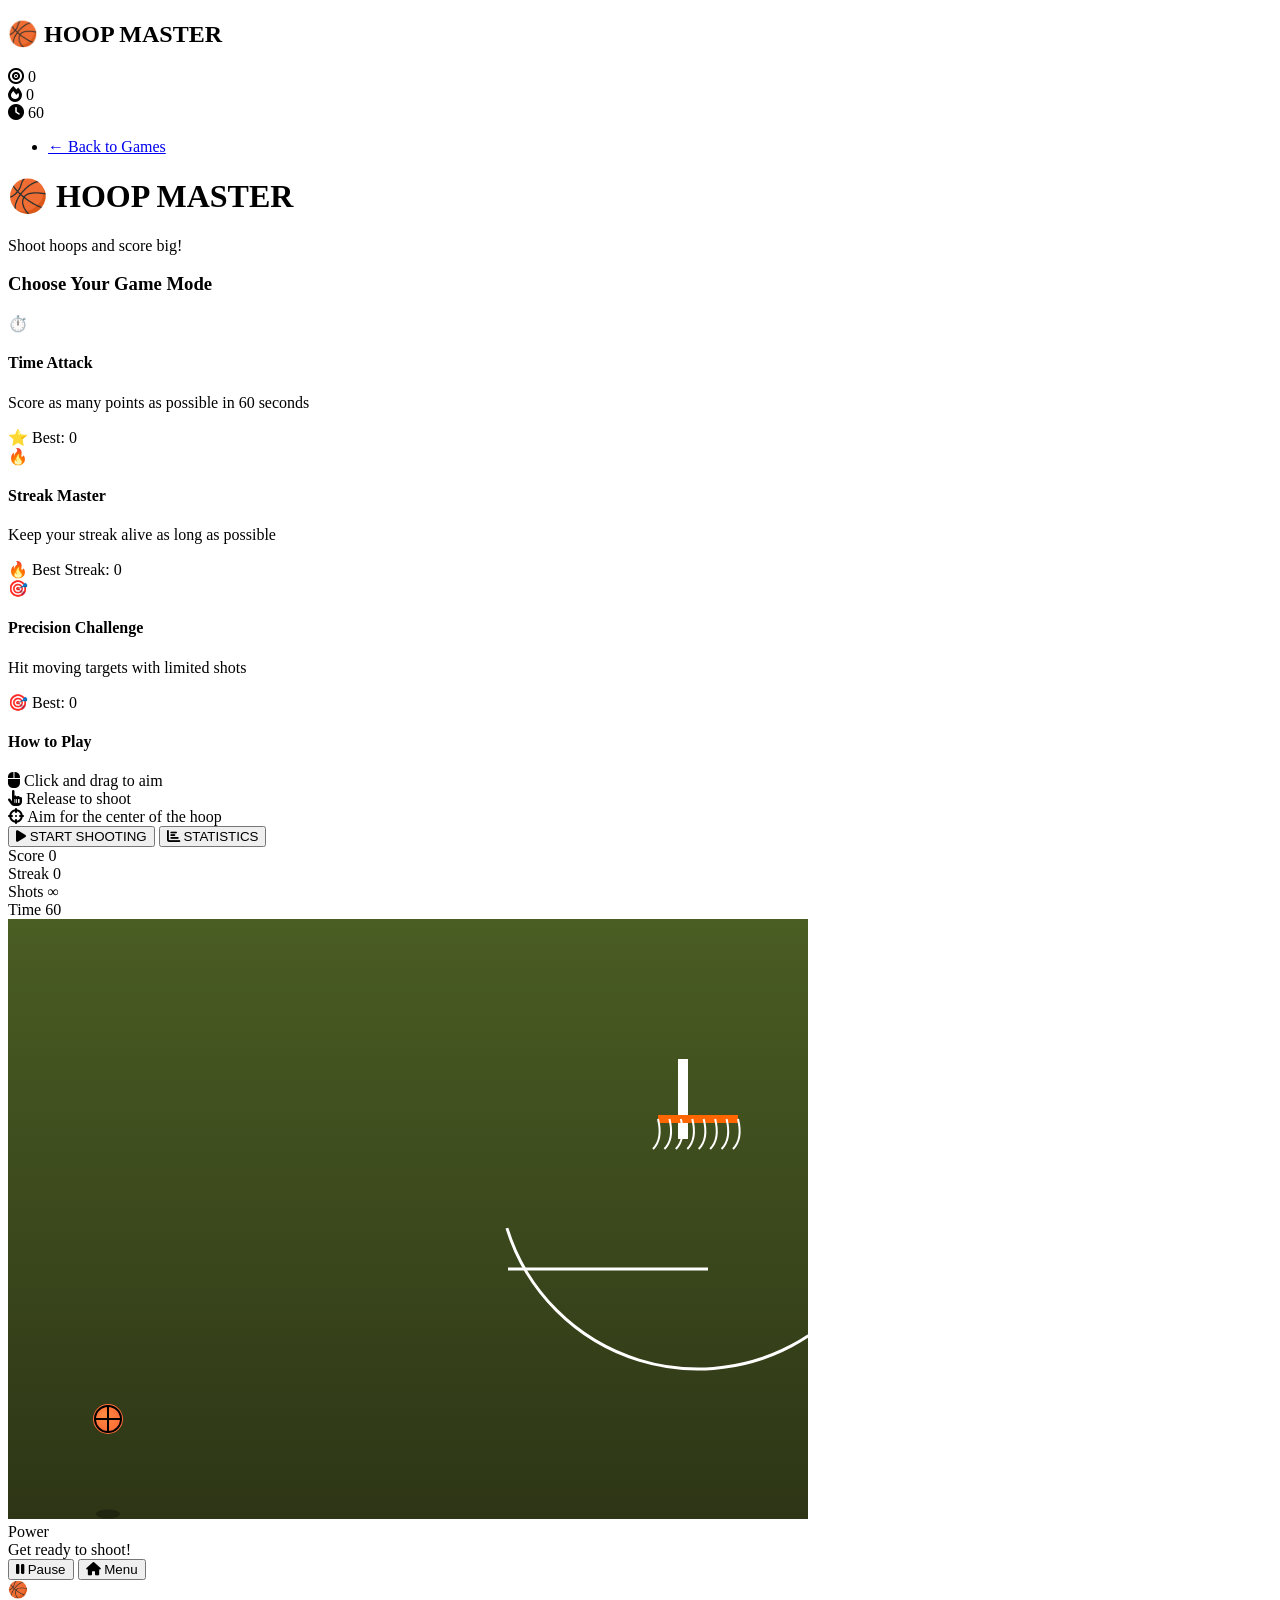
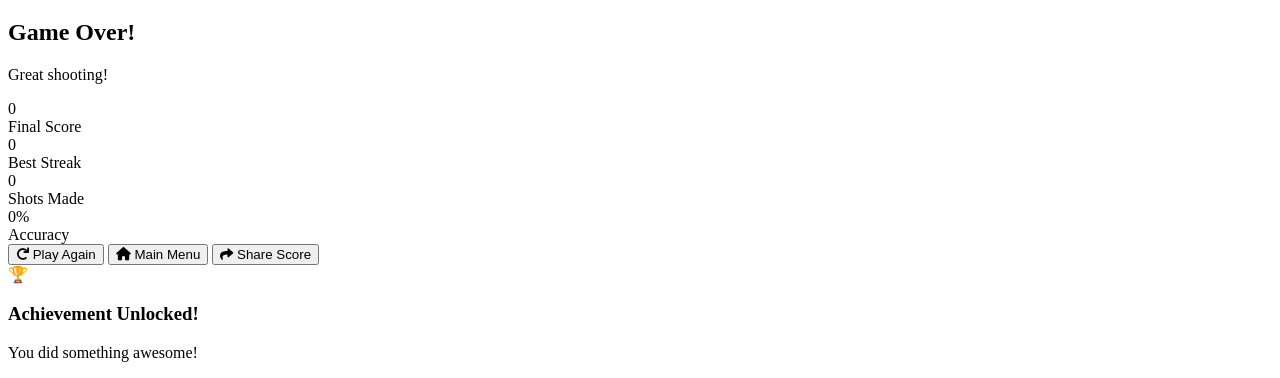
==== frontend/public/basketball-game.html @ b8770380 "auto-commit for ee3ec1b3-15aa-465a-ac82-a50cc14975c1" ====
<!DOCTYPE html>
<html lang="en">
<head>
    <meta charset="UTF-8">
    <meta name="viewport" content="width=device-width, initial-scale=1.0">
    <title>🏀 Hoop Master - Basketball Challenge</title>
    <link rel="stylesheet" href="basketball-styles.css">
    <link href="https://fonts.googleapis.com/css2?family=Orbitron:wght@400;700;900&family=Inter:wght@300;400;500;600;700&display=swap" rel="stylesheet">
    <link rel="stylesheet" href="https://cdnjs.cloudflare.com/ajax/libs/font-awesome/6.0.0/css/all.min.css">
</head>
<body>
    <!-- Animated Background -->
    <div class="court-bg">
        <div class="court-lines"></div>
        <div class="crowd-lights"></div>
    </div>

    <!-- Navigation -->
    <nav class="basketball-navbar">
        <div class="nav-container">
            <div class="nav-logo">
                <h2>🏀 HOOP MASTER</h2>
            </div>
            <div class="nav-stats">
                <div class="stat">
                    <i class="fas fa-bullseye"></i>
                    <span id="playerScore">0</span>
                </div>
                <div class="stat">
                    <i class="fas fa-fire"></i>
                    <span id="playerStreak">0</span>
                </div>
                <div class="stat">
                    <i class="fas fa-clock"></i>
                    <span id="timeRemaining">60</span>
                </div>
            </div>
            <ul class="nav-menu">
                <li><a href="games.html" class="nav-link">← Back to Games</a></li>
            </ul>
        </div>
    </nav>

    <!-- Game Container -->
    <div class="game-container">
        <!-- Home Screen -->
        <div id="homeScreen" class="screen active">
            <div class="home-content">
                <div class="title-section">
                    <h1 class="game-title">
                        <span class="ball-icon">🏀</span>
                        <span class="title-text">HOOP MASTER</span>
                    </h1>
                    <p class="game-subtitle">Shoot hoops and score big!</p>
                </div>
                
                <div class="game-modes">
                    <h3>Choose Your Game Mode</h3>
                    <div class="mode-cards">
                        <div class="mode-card" data-mode="classic">
                            <div class="card-icon">⏱️</div>
                            <h4>Time Attack</h4>
                            <p>Score as many points as possible in 60 seconds</p>
                            <div class="mode-stats">
                                <span>⭐ Best: <span id="classicBest">0</span></span>
                            </div>
                        </div>
                        
                        <div class="mode-card" data-mode="streak">
                            <div class="card-icon">🔥</div>
                            <h4>Streak Master</h4>
                            <p>Keep your streak alive as long as possible</p>
                            <div class="mode-stats">
                                <span>🔥 Best Streak: <span id="streakBest">0</span></span>
                            </div>
                        </div>
                        
                        <div class="mode-card" data-mode="precision">
                            <div class="card-icon">🎯</div>
                            <h4>Precision Challenge</h4>
                            <p>Hit moving targets with limited shots</p>
                            <div class="mode-stats">
                                <span>🎯 Best: <span id="precisionBest">0</span></span>
                            </div>
                        </div>
                    </div>
                </div>
                
                <div class="controls-info">
                    <h4>How to Play</h4>
                    <div class="controls-grid">
                        <div class="control-item">
                            <i class="fas fa-mouse"></i>
                            <span>Click and drag to aim</span>
                        </div>
                        <div class="control-item">
                            <i class="fas fa-hand-pointer"></i>
                            <span>Release to shoot</span>
                        </div>
                        <div class="control-item">
                            <i class="fas fa-crosshairs"></i>
                            <span>Aim for the center of the hoop</span>
                        </div>
                    </div>
                </div>
                
                <div class="home-buttons">
                    <button class="btn btn-primary" onclick="startGame()">
                        <i class="fas fa-play"></i>
                        START SHOOTING
                    </button>
                    <button class="btn btn-secondary" onclick="showStats()">
                        <i class="fas fa-chart-bar"></i>
                        STATISTICS
                    </button>
                </div>
            </div>
        </div>

        <!-- Game Screen -->
        <div id="gameScreen" class="screen">
            <div class="game-interface">
                <div class="game-stats">
                    <div class="stat-display">
                        <div class="stat-item">
                            <span class="stat-label">Score</span>
                            <span class="stat-value" id="currentScore">0</span>
                        </div>
                        <div class="stat-item">
                            <span class="stat-label">Streak</span>
                            <span class="stat-value" id="currentStreak">0</span>
                        </div>
                        <div class="stat-item">
                            <span class="stat-label">Shots</span>
                            <span class="stat-value" id="shotsRemaining">∞</span>
                        </div>
                        <div class="stat-item">
                            <span class="stat-label">Time</span>
                            <span class="stat-value" id="gameTimer">60</span>
                        </div>
                    </div>
                </div>
                
                <div class="game-area">
                    <canvas id="basketballCanvas" width="800" height="600"></canvas>
                    
                    <div class="power-meter" id="powerMeter">
                        <div class="power-bar">
                            <div class="power-fill" id="powerFill"></div>
                        </div>
                        <span class="power-label">Power</span>
                    </div>
                    
                    <div class="game-feedback" id="gameFeedback">
                        <div class="feedback-text" id="feedbackText">Get ready to shoot!</div>
                    </div>
                </div>
                
                <div class="game-controls">
                    <button class="btn btn-secondary" onclick="pauseGame()">
                        <i class="fas fa-pause"></i>
                        Pause
                    </button>
                    <button class="btn btn-secondary" onclick="showScreen('homeScreen')">
                        <i class="fas fa-home"></i>
                        Menu
                    </button>
                </div>
            </div>
        </div>

        <!-- Game Over Screen -->
        <div id="gameOverScreen" class="screen">
            <div class="game-over-content">
                <div class="game-over-header">
                    <div class="result-icon" id="gameOverIcon">🏀</div>
                    <h2 id="gameOverTitle">Game Over!</h2>
                    <p id="gameOverMessage">Great shooting!</p>
                </div>
                
                <div class="final-stats">
                    <div class="stat-card">
                        <div class="stat-value" id="finalScore">0</div>
                        <div class="stat-label">Final Score</div>
                    </div>
                    <div class="stat-card">
                        <div class="stat-value" id="finalStreak">0</div>
                        <div class="stat-label">Best Streak</div>
                    </div>
                    <div class="stat-card">
                        <div class="stat-value" id="shotsMade">0</div>
                        <div class="stat-label">Shots Made</div>
                    </div>
                    <div class="stat-card">
                        <div class="stat-value" id="accuracy">0%</div>
                        <div class="stat-label">Accuracy</div>
                    </div>
                </div>
                
                <div class="achievements" id="gameAchievements">
                    <!-- Achievements will be populated here -->
                </div>
                
                <div class="game-over-actions">
                    <button class="btn btn-primary" onclick="startGame()">
                        <i class="fas fa-redo"></i>
                        Play Again
                    </button>
                    <button class="btn btn-secondary" onclick="showScreen('homeScreen')">
                        <i class="fas fa-home"></i>
                        Main Menu
                    </button>
                    <button class="btn btn-secondary" onclick="shareScore()">
                        <i class="fas fa-share"></i>
                        Share Score
                    </button>
                </div>
            </div>
        </div>
    </div>

    <!-- Achievement Popup -->
    <div id="achievementPopup" class="achievement-popup">
        <div class="achievement-content">
            <div class="achievement-icon">🏆</div>
            <div class="achievement-text">
                <h3 id="achievementTitle">Achievement Unlocked!</h3>
                <p id="achievementDescription">You did something awesome!</p>
            </div>
        </div>
    </div>

    <script src="basketball-game.js"></script>
</body>
</html>
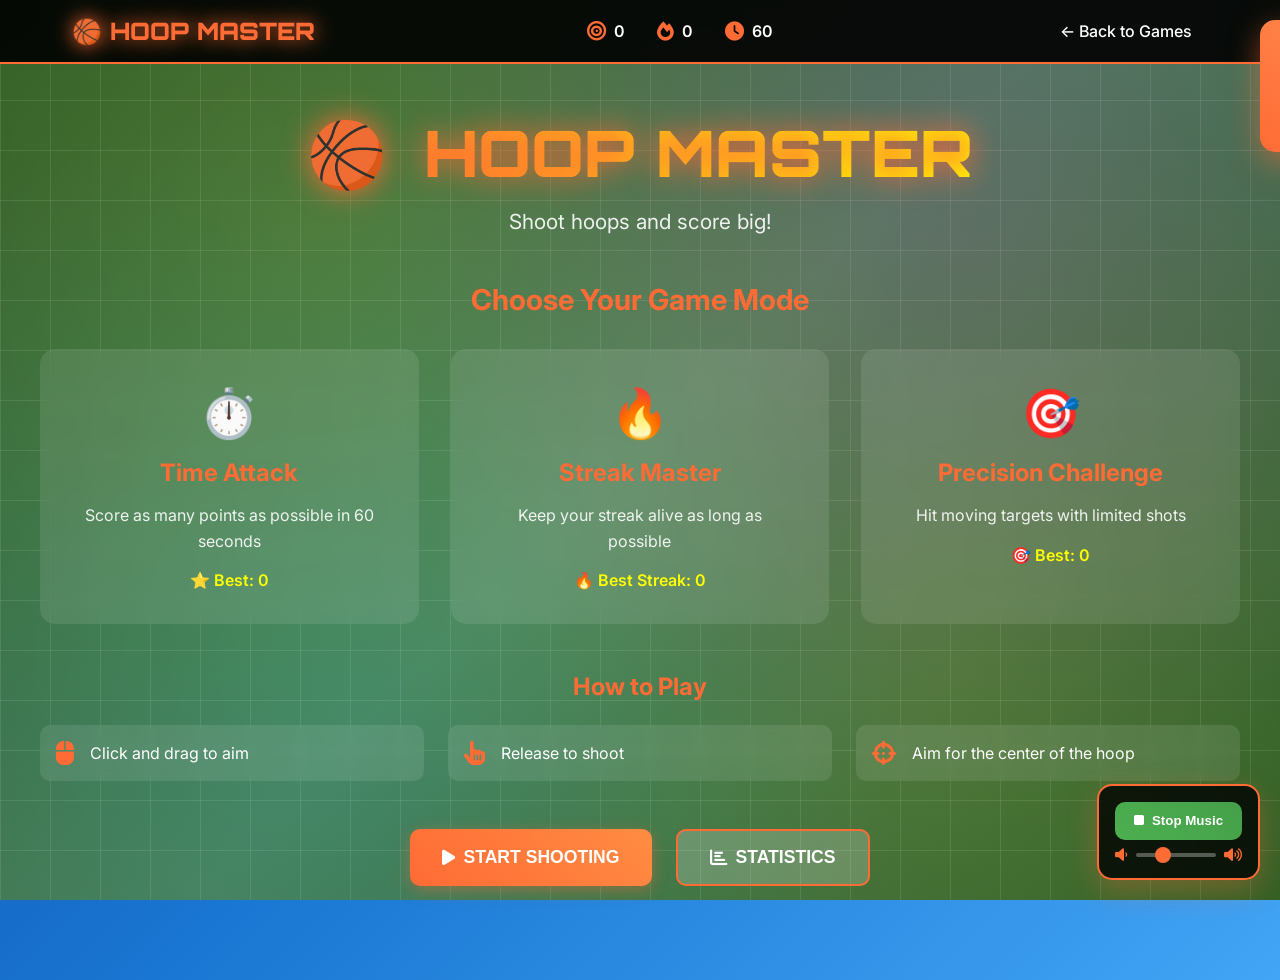
==== commit ea572bb1: "auto-commit for 12695bd7-922d-456e-944f-62c34f90c7e4" ====
--- a/frontend/public/basketball-game.html
+++ b/frontend/public/basketball-game.html
@@ -230,6 +230,7 @@
         </div>
     </div>
 
+    <script src="background-music.js"></script>
     <script src="basketball-game.js"></script>
 </body>
 </html>
--- a/frontend/public/basketball-styles.css
+++ b/frontend/public/basketball-styles.css
@@ -0,0 +1,819 @@
+/* Basketball Game Styles */
+* {
+    margin: 0;
+    padding: 0;
+    box-sizing: border-box;
+}
+
+body {
+    font-family: 'Inter', sans-serif;
+    background: linear-gradient(135deg, #0d47a1 0%, #1976d2 50%, #42a5f5 100%);
+    min-height: 100vh;
+    overflow-x: hidden;
+}
+
+/* Animated Background */
+.court-bg {
+    position: fixed;
+    top: 0;
+    left: 0;
+    width: 100%;
+    height: 100%;
+    background: linear-gradient(135deg, #2d5a27 0%, #4a7c59 50%, #2d5a27 100%);
+    z-index: -2;
+}
+
+.court-lines {
+    position: absolute;
+    top: 0;
+    left: 0;
+    width: 100%;
+    height: 100%;
+    background-image: 
+        linear-gradient(90deg, rgba(255,255,255,0.1) 1px, transparent 1px),
+        linear-gradient(rgba(255,255,255,0.1) 1px, transparent 1px);
+    background-size: 50px 50px;
+    animation: court-move 20s linear infinite;
+}
+
+.crowd-lights {
+    position: absolute;
+    top: 0;
+    left: 0;
+    width: 100%;
+    height: 100%;
+    background: radial-gradient(circle at 25% 25%, rgba(255,255,0,0.1) 0%, transparent 50%),
+                radial-gradient(circle at 75% 25%, rgba(255,0,255,0.1) 0%, transparent 50%),
+                radial-gradient(circle at 25% 75%, rgba(0,255,255,0.1) 0%, transparent 50%),
+                radial-gradient(circle at 75% 75%, rgba(255,255,0,0.1) 0%, transparent 50%);
+    animation: crowd-lights 4s ease-in-out infinite alternate;
+}
+
+@keyframes court-move {
+    0% { transform: translateX(0) translateY(0); }
+    100% { transform: translateX(-50px) translateY(-50px); }
+}
+
+@keyframes crowd-lights {
+    0% { opacity: 0.3; }
+    100% { opacity: 0.7; }
+}
+
+/* Navigation */
+.basketball-navbar {
+    background: rgba(0, 0, 0, 0.9);
+    backdrop-filter: blur(10px);
+    padding: 1rem 0;
+    position: fixed;
+    top: 0;
+    width: 100%;
+    z-index: 1000;
+    border-bottom: 2px solid #ff6b35;
+}
+
+.nav-container {
+    max-width: 1200px;
+    margin: 0 auto;
+    display: flex;
+    justify-content: space-between;
+    align-items: center;
+    padding: 0 2rem;
+}
+
+.nav-logo h2 {
+    color: #ff6b35;
+    font-family: 'Orbitron', monospace;
+    font-weight: 900;
+    text-shadow: 0 0 20px #ff6b35;
+}
+
+.nav-stats {
+    display: flex;
+    gap: 2rem;
+}
+
+.nav-stats .stat {
+    display: flex;
+    align-items: center;
+    gap: 0.5rem;
+    color: white;
+    font-weight: 600;
+}
+
+.nav-stats .stat i {
+    color: #ff6b35;
+    font-size: 1.2rem;
+}
+
+.nav-menu {
+    list-style: none;
+    display: flex;
+    gap: 2rem;
+}
+
+.nav-link {
+    color: white;
+    text-decoration: none;
+    font-weight: 500;
+    padding: 0.5rem 1rem;
+    border-radius: 5px;
+    transition: all 0.3s ease;
+}
+
+.nav-link:hover {
+    background: #ff6b35;
+    transform: translateY(-2px);
+}
+
+/* Game Container */
+.game-container {
+    margin-top: 80px;
+    min-height: calc(100vh - 80px);
+    display: flex;
+    align-items: center;
+    justify-content: center;
+    padding: 2rem;
+}
+
+.screen {
+    display: none;
+    width: 100%;
+    max-width: 1200px;
+    animation: screenFadeIn 0.5s ease;
+}
+
+.screen.active {
+    display: block;
+}
+
+@keyframes screenFadeIn {
+    from { opacity: 0; transform: translateY(20px); }
+    to { opacity: 1; transform: translateY(0); }
+}
+
+/* Home Screen */
+.home-content {
+    text-align: center;
+    color: white;
+}
+
+.title-section {
+    margin-bottom: 3rem;
+}
+
+.game-title {
+    font-family: 'Orbitron', monospace;
+    font-size: 4rem;
+    font-weight: 900;
+    margin-bottom: 1rem;
+    text-shadow: 0 0 30px #ff6b35;
+    animation: titlePulse 2s ease-in-out infinite alternate;
+}
+
+.ball-icon {
+    display: inline-block;
+    animation: ballBounce 2s ease-in-out infinite;
+    margin-right: 1rem;
+}
+
+.title-text {
+    background: linear-gradient(45deg, #ff6b35, #ffff00, #ff6b35);
+    background-size: 200% 200%;
+    -webkit-background-clip: text;
+    -webkit-text-fill-color: transparent;
+    animation: titleGradient 3s ease infinite;
+}
+
+@keyframes titlePulse {
+    0% { transform: scale(1); }
+    100% { transform: scale(1.05); }
+}
+
+@keyframes ballBounce {
+    0%, 100% { transform: translateY(0) rotate(0deg); }
+    50% { transform: translateY(-10px) rotate(180deg); }
+}
+
+@keyframes titleGradient {
+    0% { background-position: 0% 50%; }
+    50% { background-position: 100% 50%; }
+    100% { background-position: 0% 50%; }
+}
+
+.game-subtitle {
+    font-size: 1.3rem;
+    opacity: 0.9;
+    margin-bottom: 1rem;
+}
+
+/* Game Modes */
+.game-modes {
+    margin-bottom: 3rem;
+}
+
+.game-modes h3 {
+    font-size: 1.8rem;
+    margin-bottom: 2rem;
+    color: #ff6b35;
+}
+
+.mode-cards {
+    display: grid;
+    grid-template-columns: repeat(auto-fit, minmax(300px, 1fr));
+    gap: 2rem;
+    margin-bottom: 2rem;
+}
+
+.mode-card {
+    background: rgba(255, 255, 255, 0.1);
+    backdrop-filter: blur(10px);
+    border: 2px solid transparent;
+    border-radius: 15px;
+    padding: 2rem;
+    cursor: pointer;
+    transition: all 0.3s ease;
+    text-align: center;
+}
+
+.mode-card:hover {
+    border-color: #ff6b35;
+    transform: translateY(-5px);
+    box-shadow: 0 10px 30px rgba(255, 107, 53, 0.3);
+}
+
+.mode-card.active {
+    border-color: #ff6b35;
+    background: rgba(255, 107, 53, 0.2);
+    box-shadow: 0 0 30px rgba(255, 107, 53, 0.5);
+}
+
+.card-icon {
+    font-size: 3rem;
+    margin-bottom: 1rem;
+    animation: iconFloat 3s ease-in-out infinite;
+}
+
+@keyframes iconFloat {
+    0%, 100% { transform: translateY(0); }
+    50% { transform: translateY(-10px); }
+}
+
+.mode-card h4 {
+    font-size: 1.5rem;
+    margin-bottom: 1rem;
+    color: #ff6b35;
+}
+
+.mode-card p {
+    opacity: 0.9;
+    margin-bottom: 1rem;
+    line-height: 1.6;
+}
+
+.mode-stats {
+    color: #ffff00;
+    font-weight: 600;
+}
+
+/* Ball Selector */
+.ball-selector {
+    background: rgba(0, 0, 0, 0.7);
+    border-radius: 15px;
+    padding: 1.5rem;
+    margin-bottom: 2rem;
+    backdrop-filter: blur(10px);
+    border: 2px solid #ff6b35;
+}
+
+.ball-selector h4 {
+    color: #ff6b35;
+    text-align: center;
+    margin-bottom: 1rem;
+    font-family: 'Orbitron', monospace;
+    font-size: 1.3rem;
+}
+
+.ball-options {
+    display: grid;
+    grid-template-columns: repeat(auto-fit, minmax(120px, 1fr));
+    gap: 1rem;
+}
+
+.ball-option {
+    background: rgba(255, 255, 255, 0.1);
+    border: 2px solid transparent;
+    border-radius: 10px;
+    padding: 1rem;
+    cursor: pointer;
+    text-align: center;
+    transition: all 0.3s ease;
+    color: white;
+}
+
+.ball-option:hover {
+    border-color: #ff6b35;
+    transform: translateY(-3px);
+    box-shadow: 0 5px 15px rgba(255, 107, 53, 0.3);
+}
+
+.ball-option.active {
+    border-color: #ff6b35;
+    background: rgba(255, 107, 53, 0.2);
+    box-shadow: 0 0 20px rgba(255, 107, 53, 0.5);
+}
+
+.ball-preview {
+    width: 40px;
+    height: 40px;
+    border-radius: 50%;
+    margin: 0 auto 0.5rem;
+    position: relative;
+    animation: ballRotate 3s linear infinite;
+}
+
+.ball-preview[data-type="classic"] {
+    background: linear-gradient(45deg, #ff8c42, #ff6b35);
+    border: 2px solid #000;
+}
+
+.ball-preview[data-type="aanane-fireball"] {
+    background: linear-gradient(45deg, #ff4500, #ff0000, #ffff00);
+    box-shadow: 0 0 15px #ff4500;
+    animation: fireballPulse 1s ease-in-out infinite alternate;
+}
+
+.ball-preview[data-type="ice-ball"] {
+    background: linear-gradient(45deg, #00ffff, #87ceeb, #ffffff);
+    box-shadow: 0 0 15px #00ffff;
+}
+
+.ball-preview[data-type="rainbow-ball"] {
+    background: linear-gradient(45deg, #ff0000, #ff7700, #ffff00, #00ff00, #0077ff, #4400ff, #9900ff);
+    background-size: 200% 200%;
+    animation: rainbowShift 2s ease infinite;
+}
+
+.ball-preview[data-type="lightning-ball"] {
+    background: linear-gradient(45deg, #ffff00, #ffffff, #9999ff);
+    box-shadow: 0 0 15px #ffff00;
+    animation: lightningFlicker 0.5s ease-in-out infinite alternate;
+}
+
+@keyframes ballRotate {
+    0% { transform: rotate(0deg); }
+    100% { transform: rotate(360deg); }
+}
+
+@keyframes fireballPulse {
+    0% { box-shadow: 0 0 15px #ff4500; }
+    100% { box-shadow: 0 0 25px #ff0000, 0 0 35px #ffff00; }
+}
+
+@keyframes rainbowShift {
+    0% { background-position: 0% 50%; }
+    50% { background-position: 100% 50%; }
+    100% { background-position: 0% 50%; }
+}
+
+@keyframes lightningFlicker {
+    0% { box-shadow: 0 0 15px #ffff00; }
+    100% { box-shadow: 0 0 25px #ffffff, 0 0 35px #9999ff; }
+}
+
+.ball-option span {
+    font-size: 0.9rem;
+    font-weight: 500;
+}
+
+/* Controls Info */
+.controls-info {
+    margin-bottom: 3rem;
+}
+
+.controls-info h4 {
+    font-size: 1.5rem;
+    margin-bottom: 1.5rem;
+    color: #ff6b35;
+}
+
+.controls-grid {
+    display: grid;
+    grid-template-columns: repeat(auto-fit, minmax(200px, 1fr));
+    gap: 1.5rem;
+}
+
+.control-item {
+    display: flex;
+    align-items: center;
+    gap: 1rem;
+    background: rgba(255, 255, 255, 0.1);
+    padding: 1rem;
+    border-radius: 10px;
+    backdrop-filter: blur(5px);
+}
+
+.control-item i {
+    color: #ff6b35;
+    font-size: 1.5rem;
+}
+
+/* Buttons */
+.home-buttons {
+    display: flex;
+    gap: 1.5rem;
+    justify-content: center;
+    flex-wrap: wrap;
+}
+
+.btn {
+    padding: 1rem 2rem;
+    border: none;
+    border-radius: 10px;
+    font-weight: 600;
+    font-size: 1.1rem;
+    cursor: pointer;
+    transition: all 0.3s ease;
+    display: flex;
+    align-items: center;
+    gap: 0.5rem;
+    text-decoration: none;
+    color: white;
+}
+
+.btn-primary {
+    background: linear-gradient(45deg, #ff6b35, #ff8c42);
+    box-shadow: 0 4px 15px rgba(255, 107, 53, 0.4);
+}
+
+.btn-primary:hover {
+    background: linear-gradient(45deg, #ff8c42, #ffaa66);
+    transform: translateY(-3px);
+    box-shadow: 0 8px 25px rgba(255, 107, 53, 0.6);
+}
+
+.btn-secondary {
+    background: rgba(255, 255, 255, 0.2);
+    border: 2px solid #ff6b35;
+}
+
+.btn-secondary:hover {
+    background: rgba(255, 107, 53, 0.3);
+    transform: translateY(-3px);
+}
+
+/* Game Screen */
+.game-interface {
+    display: flex;
+    flex-direction: column;
+    height: 80vh;
+    gap: 1rem;
+}
+
+.game-stats {
+    background: rgba(0, 0, 0, 0.8);
+    border-radius: 15px;
+    padding: 1rem;
+    backdrop-filter: blur(10px);
+}
+
+.stat-display {
+    display: grid;
+    grid-template-columns: repeat(auto-fit, minmax(150px, 1fr));
+    gap: 1rem;
+}
+
+.stat-item {
+    text-align: center;
+    color: white;
+}
+
+.stat-label {
+    display: block;
+    font-size: 0.9rem;
+    opacity: 0.8;
+    margin-bottom: 0.5rem;
+}
+
+.stat-value {
+    display: block;
+    font-size: 2rem;
+    font-weight: 700;
+    color: #ff6b35;
+    font-family: 'Orbitron', monospace;
+    text-shadow: 0 0 10px #ff6b35;
+}
+
+/* Game Area */
+.game-area {
+    flex: 1;
+    position: relative;
+    background: rgba(0, 0, 0, 0.3);
+    border-radius: 15px;
+    overflow: hidden;
+    display: flex;
+    justify-content: center;
+    align-items: center;
+}
+
+#basketballCanvas {
+    border-radius: 15px;
+    background: linear-gradient(135deg, #4a7c59 0%, #2d5a27 100%);
+    cursor: crosshair;
+    box-shadow: inset 0 0 50px rgba(0, 0, 0, 0.3);
+}
+
+/* Power Meter */
+.power-meter {
+    position: absolute;
+    left: 20px;
+    top: 50%;
+    transform: translateY(-50%);
+    background: rgba(0, 0, 0, 0.7);
+    padding: 1rem;
+    border-radius: 10px;
+    text-align: center;
+    color: white;
+}
+
+.power-bar {
+    width: 20px;
+    height: 200px;
+    background: rgba(255, 255, 255, 0.3);
+    border-radius: 10px;
+    overflow: hidden;
+    position: relative;
+    margin-bottom: 1rem;
+}
+
+.power-fill {
+    position: absolute;
+    bottom: 0;
+    left: 0;
+    width: 100%;
+    height: 0%;
+    background: linear-gradient(to top, #00ff00, #ffff00, #ff0000);
+    border-radius: 10px;
+    transition: height 0.1s ease;
+}
+
+/* Game Feedback */
+.game-feedback {
+    position: absolute;
+    top: 20px;
+    left: 50%;
+    transform: translateX(-50%);
+    background: rgba(0, 0, 0, 0.8);
+    color: white;
+    padding: 1rem 2rem;
+    border-radius: 25px;
+    font-weight: 600;
+    opacity: 0;
+    transition: opacity 0.3s ease;
+    z-index: 10;
+}
+
+.game-feedback.success {
+    background: rgba(76, 175, 80, 0.9);
+    opacity: 1;
+}
+
+.game-feedback.error {
+    background: rgba(244, 67, 54, 0.9);
+    opacity: 1;
+}
+
+.game-feedback.info {
+    background: rgba(33, 150, 243, 0.9);
+    opacity: 1;
+}
+
+/* Game Controls */
+.game-controls {
+    display: flex;
+    gap: 1rem;
+    justify-content: center;
+}
+
+/* Game Over Screen */
+.game-over-content {
+    text-align: center;
+    color: white;
+    max-width: 600px;
+    margin: 0 auto;
+}
+
+.game-over-header {
+    margin-bottom: 3rem;
+}
+
+.result-icon {
+    font-size: 4rem;
+    margin-bottom: 1rem;
+    animation: resultBounce 2s ease-in-out infinite;
+}
+
+@keyframes resultBounce {
+    0%, 100% { transform: scale(1); }
+    50% { transform: scale(1.1); }
+}
+
+.game-over-header h2 {
+    font-family: 'Orbitron', monospace;
+    font-size: 2.5rem;
+    color: #ff6b35;
+    margin-bottom: 1rem;
+    text-shadow: 0 0 20px #ff6b35;
+}
+
+/* Final Stats */
+.final-stats {
+    display: grid;
+    grid-template-columns: repeat(auto-fit, minmax(150px, 1fr));
+    gap: 1.5rem;
+    margin-bottom: 3rem;
+}
+
+.stat-card {
+    background: rgba(255, 255, 255, 0.1);
+    border-radius: 15px;
+    padding: 1.5rem;
+    backdrop-filter: blur(10px);
+    border: 2px solid transparent;
+    transition: all 0.3s ease;
+}
+
+.stat-card:hover {
+    border-color: #ff6b35;
+    transform: translateY(-5px);
+}
+
+.stat-card .stat-value {
+    font-size: 2.5rem;
+    font-weight: 900;
+    color: #ff6b35;
+    font-family: 'Orbitron', monospace;
+    margin-bottom: 0.5rem;
+    text-shadow: 0 0 15px #ff6b35;
+}
+
+.stat-card .stat-label {
+    opacity: 0.8;
+    font-weight: 500;
+}
+
+/* Achievements */
+.achievements {
+    margin-bottom: 3rem;
+}
+
+.achievement-badge {
+    display: inline-block;
+    background: linear-gradient(45deg, #ff6b35, #ffaa66);
+    color: white;
+    padding: 0.5rem 1rem;
+    border-radius: 20px;
+    margin: 0.5rem;
+    font-weight: 600;
+    box-shadow: 0 4px 15px rgba(255, 107, 53, 0.4);
+    animation: achievementGlow 2s ease-in-out infinite alternate;
+}
+
+@keyframes achievementGlow {
+    0% { box-shadow: 0 4px 15px rgba(255, 107, 53, 0.4); }
+    100% { box-shadow: 0 4px 25px rgba(255, 107, 53, 0.8); }
+}
+
+/* Game Over Actions */
+.game-over-actions {
+    display: flex;
+    gap: 1rem;
+    justify-content: center;
+    flex-wrap: wrap;
+}
+
+/* Achievement Popup */
+.achievement-popup {
+    position: fixed;
+    top: 20px;
+    right: 20px;
+    background: linear-gradient(45deg, #ff6b35, #ffaa66);
+    color: white;
+    padding: 1.5rem;
+    border-radius: 15px;
+    box-shadow: 0 10px 30px rgba(255, 107, 53, 0.5);
+    transform: translateX(100%);
+    transition: transform 0.5s ease;
+    z-index: 1001;
+    max-width: 300px;
+}
+
+.achievement-popup.show {
+    transform: translateX(0);
+}
+
+.achievement-content {
+    display: flex;
+    align-items: center;
+    gap: 1rem;
+}
+
+.achievement-icon {
+    font-size: 2rem;
+    animation: achievementPulse 1s ease-in-out infinite;
+}
+
+@keyframes achievementPulse {
+    0%, 100% { transform: scale(1); }
+    50% { transform: scale(1.2); }
+}
+
+.achievement-text h3 {
+    margin-bottom: 0.5rem;
+    font-size: 1.1rem;
+}
+
+.achievement-text p {
+    opacity: 0.9;
+    font-size: 0.9rem;
+}
+
+/* Responsive Design */
+@media (max-width: 768px) {
+    .nav-container {
+        flex-direction: column;
+        gap: 1rem;
+    }
+    
+    .nav-stats {
+        gap: 1rem;
+    }
+    
+    .game-title {
+        font-size: 2.5rem;
+    }
+    
+    .mode-cards {
+        grid-template-columns: 1fr;
+    }
+    
+    .controls-grid {
+        grid-template-columns: 1fr;
+    }
+    
+    .home-buttons {
+        flex-direction: column;
+        align-items: center;
+    }
+    
+    .btn {
+        width: 100%;
+        max-width: 300px;
+        justify-content: center;
+    }
+    
+    #basketballCanvas {
+        width: 100%;
+        height: auto;
+        max-width: 400px;
+        max-height: 300px;
+    }
+    
+    .stat-display {
+        grid-template-columns: repeat(2, 1fr);
+    }
+    
+    .final-stats {
+        grid-template-columns: repeat(2, 1fr);
+    }
+    
+    .game-over-actions {
+        flex-direction: column;
+        align-items: center;
+    }
+    
+    .ball-options {
+        grid-template-columns: repeat(3, 1fr);
+    }
+}
+
+@media (max-width: 480px) {
+    .game-container {
+        padding: 1rem;
+    }
+    
+    .game-title {
+        font-size: 2rem;
+    }
+    
+    .final-stats {
+        grid-template-columns: 1fr;
+    }
+    
+    .stat-display {
+        grid-template-columns: 1fr;
+    }
+    
+    .ball-options {
+        grid-template-columns: repeat(2, 1fr);
+    }
+}
